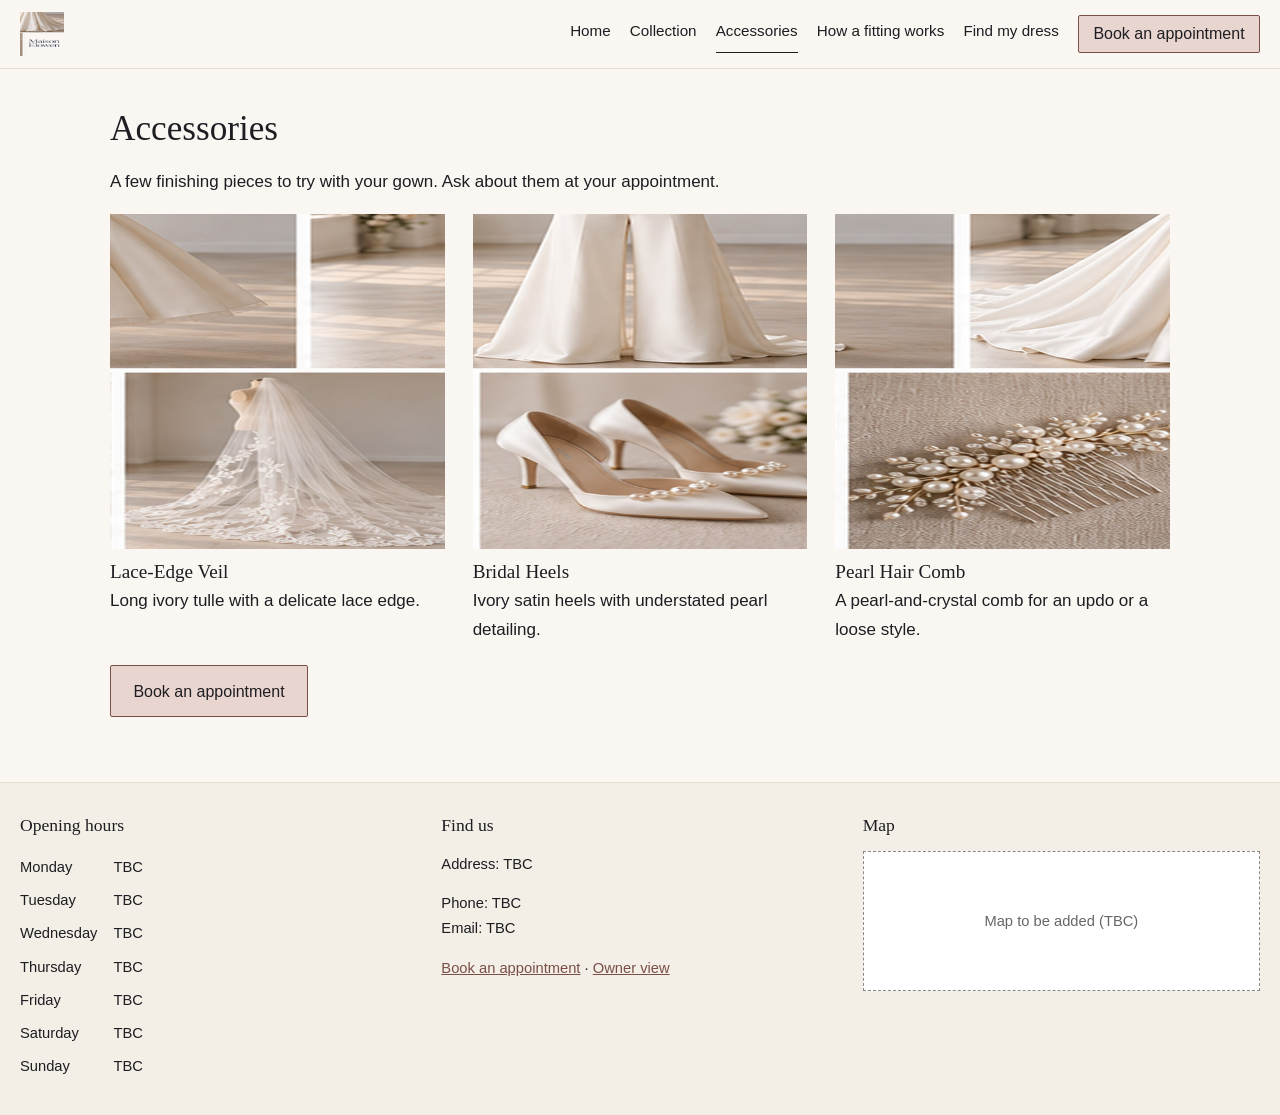
==== accessories.html @ 3a3b1e53 "Build Maison Elowen bridal boutique website v0.1 Co-authored-by: Copilot <223556219+Copilot@users.no" ====
<!DOCTYPE html>
<html lang="en-GB">
<head>
<meta charset="utf-8">
<meta name="viewport" content="width=device-width, initial-scale=1">
<title>Accessories · Maison Elowen</title>
<link rel="stylesheet" href="css/style.css">
</head>
<body>
<main>
<h1>Accessories</h1><p>A few finishing pieces to try with your gown. Ask about them at your appointment.</p><div id="acc" class="grid"></div><p><a class="btn" href="book.html">Book an appointment</a></p>
</main>
<script src="js/common.js"></script>
<script src="js/accessories.js"></script>
</body>
</html>
---- css/style.css ----
:root { --ivory:#faf7f2; --ink:#1d1d22; --accent:#e9d5cf; --accent-dark:#7a4f48; --line:#e4ddd2; }
* { box-sizing: border-box; }
body { margin:0; background:var(--ivory); color:var(--ink); font:17px/1.7 "Helvetica Neue", Arial, sans-serif; }
h1,h2,h3 { font-family: Georgia, "Times New Roman", serif; font-weight:normal; line-height:1.25; }
h1 { font-size:2.2rem; margin:.4em 0; } h2 { font-size:1.5rem; } h3 { font-size:1.2rem; margin:.6em 0 .1em; }
a { color:var(--accent-dark); }
main { max-width:1100px; margin:0 auto; padding:1.5rem 1.25rem 3rem; }
p { max-width:70ch; }
.site-header { display:flex; flex-wrap:wrap; align-items:center; justify-content:space-between; gap:1rem; padding:.75rem 1.25rem; border-bottom:1px solid var(--line); }
.logo img { height:44px; width:auto; display:block; }
nav { display:flex; flex-wrap:wrap; gap:.4rem 1.2rem; font-size:.95rem; }
nav a { text-decoration:none; color:var(--ink); padding:.2rem 0; border-bottom:1px solid transparent; }
nav a[aria-current] { border-bottom-color:var(--ink); }
.btn, nav a.navbook { display:inline-block; background:var(--accent); color:var(--ink); border:1px solid var(--accent-dark); padding:.7rem 1.4rem; text-decoration:none; font-size:1rem; cursor:pointer; border-radius:2px; font-family:inherit; }
nav a.navbook { padding:.3rem .9rem; }
.btn:hover { background:#e0c6be; }
.hero img { width:100%; height:auto; display:block; }
.hero-text { padding:1.2rem 0 .5rem; }
.grid { display:grid; grid-template-columns:1fr; gap:1.75rem; }
@media (min-width:600px) { .grid { grid-template-columns:repeat(2,1fr); } }
@media (min-width:900px) { .grid { grid-template-columns:repeat(3,1fr); } .grid.four { grid-template-columns:repeat(4,1fr); } }
.card p { margin:.2rem 0; } .meta { color:#666; font-size:.92rem; }
.frame { aspect-ratio:4/5; background:#fff; } .frame img { width:100%; height:100%; object-fit:contain; display:block; }
.sq img { width:100%; height:auto; display:block; }
.price { font-weight:bold; } .ph { font-weight:normal; font-size:.75rem; background:#fff3cd; border:1px solid #e6d28a; padding:0 .4rem; border-radius:2px; }
.filters { display:flex; flex-wrap:wrap; gap:1rem 2rem; margin:1rem 0 1.5rem; }
.filters fieldset { border:0; padding:0; margin:0; } .filters legend { font-weight:bold; margin-bottom:.3rem; }
.chip { display:inline-block; margin:0 .3rem .3rem 0; }
.chip input { position:absolute; opacity:0; } .chip span { display:inline-block; padding:.2rem .8rem; border:1px solid var(--line); background:#fff; cursor:pointer; }
.chip input:checked + span { background:var(--accent); border-color:var(--accent-dark); } .chip input:focus-visible + span { outline:2px solid var(--ink); }
.steps { list-style:none; padding:0; counter-reset:s; } .steps li { counter-increment:s; padding:1rem 0 1rem 3rem; border-top:1px solid var(--line); position:relative; }
.steps li::before { content:counter(s); position:absolute; left:0; top:.9rem; font:1.6rem Georgia, serif; }
.timing { font-weight:bold; }
form { max-width:560px; } label { display:block; margin:.9rem 0 .2rem; font-weight:bold; }
input[type=text],input[type=email],input[type=tel],input[type=date],select,textarea { width:100%; padding:.6rem; font:inherit; border:1px solid #bbb; background:#fff; border-radius:2px; }
.confirm { background:#fff; border:1px solid var(--accent-dark); padding:1rem 1.25rem; margin:1rem 0; max-width:560px; }
.notice { background:#fff3cd; border:1px solid #e6d28a; padding:.8rem 1rem; margin:1rem 0; }
.ai-wall { background:#f0f0f0; border:2px dashed #888; padding:1rem; margin:1rem 0; font-weight:bold; }
pre { background:#fff; border:1px solid var(--line); padding:.8rem; overflow:auto; font-size:.85rem; }
table { border-collapse:collapse; } td,th { padding:.25rem 1rem .25rem 0; text-align:left; vertical-align:top; }
.bookings { width:100%; } .bookings th,.bookings td { border-bottom:1px solid var(--line); padding:.5rem; }
.site-footer { display:grid; gap:1.5rem; grid-template-columns:1fr; padding:2rem 1.25rem; border-top:1px solid var(--line); background:#f3eee6; font-size:.92rem; }
@media (min-width:800px) { .site-footer { grid-template-columns:repeat(3,1fr); } }
.site-footer h2 { font-size:1.1rem; margin-top:0; }
.map { border:1px dashed #888; background:#fff; min-height:140px; display:flex; align-items:center; justify-content:center; color:#666; }
.hidden { display:none; }
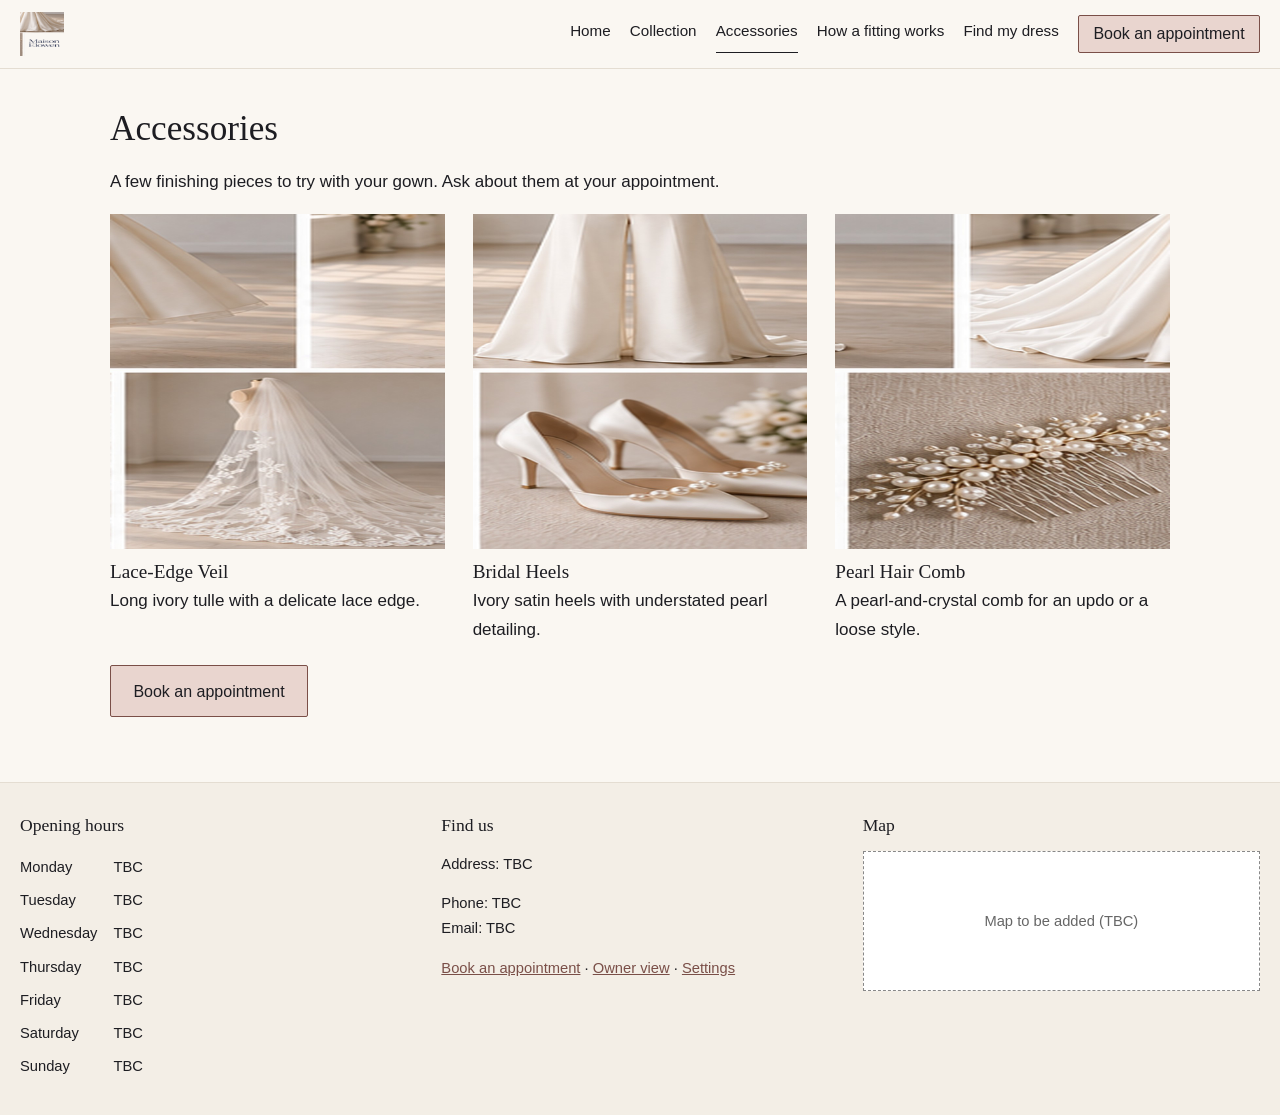
==== commit 2756a686: "Add Ask the stylist box and AI Settings panel (v0.2) Co-authored-by: Copilot <223556219+Copilot@user" ====
--- a/accessories.html
+++ b/accessories.html
@@ -11,6 +11,9 @@
 <h1>Accessories</h1><p>A few finishing pieces to try with your gown. Ask about them at your appointment.</p><div id="acc" class="grid"></div><p><a class="btn" href="book.html">Book an appointment</a></p>
 </main>
 <script src="js/common.js"></script>
+<script src="js/ai.js"></script>
+<script src="js/settings.js"></script>
 <script src="js/accessories.js"></script>
 </body>
 </html>
+
--- a/css/style.css
+++ b/css/style.css
@@ -44,3 +44,8 @@
 .site-footer h2 { font-size:1.1rem; margin-top:0; }
 .map { border:1px dashed #888; background:#fff; min-height:140px; display:flex; align-items:center; justify-content:center; color:#666; }
 .hidden { display:none; }
+.stylist { margin:2.5rem 0 1.5rem; border-top:1px solid var(--line); padding-top:1rem; }
+dialog { max-width:560px; width:92%; border:1px solid var(--accent-dark); background:var(--ivory); color:var(--ink); padding:1rem 1.5rem; }
+dialog::backdrop { background:rgba(0,0,0,.4); }
+.keyrow { display:flex; gap:.5rem; } .keyrow .btn { padding:.4rem 1rem; }
+.btnrow { display:flex; flex-wrap:wrap; gap:.5rem; }
